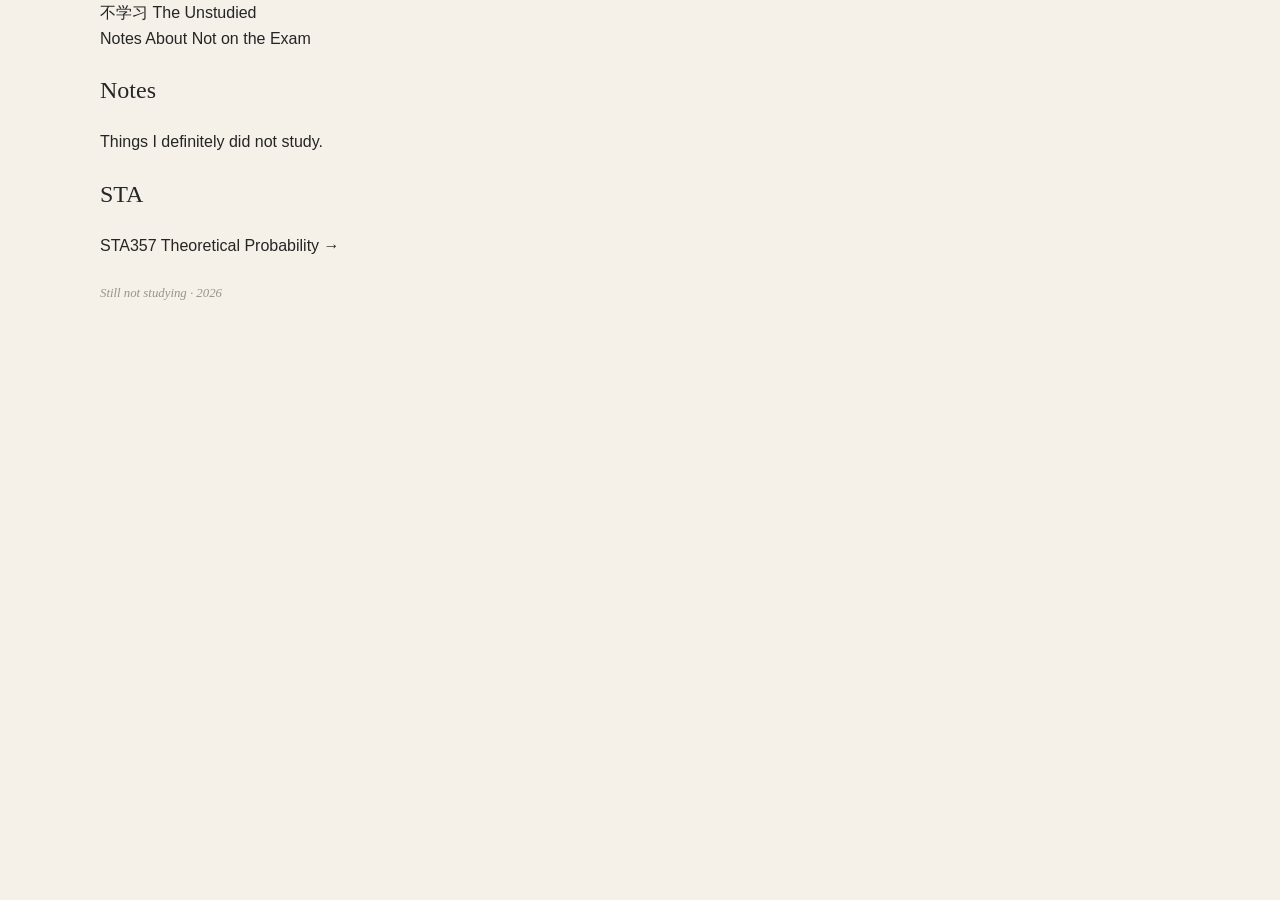
==== notes.html @ a8e63a71 "Create notes.html for notes page layout This HTML file contains the structure for a notes page, incl" ====
<!DOCTYPE html>
<html lang="en">
<head>
  <meta charset="UTF-8">
  <meta name="viewport" content="width=device-width, initial-scale=1.0">

  <title>Notes — The Unstudied</title>

  <link rel="stylesheet" href="style.css">
</head>

<body>

  <header class="site-header">
    <div class="container header-inner">

      <a class="site-brand" href="index.html">
        <span class="brand-cn">不学习</span>
        <span class="brand-en">The Unstudied</span>
      </a>

      <nav class="site-nav">
        <a href="notes.html">Notes</a>
        <a href="about.html">About</a>
        <a href="not-on-the-exam.html">Not on the Exam</a>
      </nav>

    </div>
  </header>


  <main class="page-main">
    <div class="container">

      <section class="page-intro">
        <h1>Notes</h1>
        <p class="page-subtitle">Things I definitely did not study.</p>
      </section>


      <section class="notes-directory">

        <h2 class="subject-title">STA</h2>

        <a class="course-link" href="sta357.html">
          <span class="course-code">STA357</span>
          <span class="course-name">Theoretical Probability</span>
          <span class="course-arrow">→</span>
        </a>

      </section>

    </div>
  </main>


  <footer class="site-footer">
    <div class="container">
      Still not studying · 2026
    </div>
  </footer>

</body>
</html>
---- style.css ----
/* ---------- Base ---------- */

* {
  box-sizing: border-box;
}

html {
  scroll-behavior: auto;
}

body {
  margin: 0;
  background: #f5f1e8;
  color: #252525;
  font-family: -apple-system, BlinkMacSystemFont, "Segoe UI", Helvetica, Arial, sans-serif;
  line-height: 1.6;
}

h1,
h2,
h3,
.site-title,
.course-title {
  font-family: Georgia, "Times New Roman", Times, serif;
  font-weight: 400;
}

a {
  color: inherit;
  text-decoration: none;
}

.container {
  width: calc(100% - 48px);
  max-width: 1080px;
  margin: 0 auto;
}

/* ---------- Home ---------- */

.home {
  min-height: 100vh;
  display: flex;
  flex-direction: column;
}

.home-main {
  flex: 1;
  display: flex;
  align-items: center;
}

.home-hero {
  width: 100%;
  display: grid;
  grid-template-columns: 1.3fr 0.7fr;
  align-items: center;
  gap: 80px;
  padding: 80px 0;
}

.home-title {
  margin: 0;
  font-family: Georgia, "Times New Roman", Times, serif;
  font-size: clamp(4rem, 8vw, 7rem);
  font-weight: 400;
  line-height: 1;
  letter-spacing: -0.04em;
}

.home-english {
  margin: 16px 0 0;
  font-family: Georgia, "Times New Roman", Times, serif;
  font-size: 1.5rem;
  font-weight: 400;
}

.home-tagline {
  margin: 52px 0 0;
  font-family: Georgia, "Times New Roman", Times, serif;
  font-size: 1.1rem;
  font-style: italic;
  color: #666158;
}

.home-nav {
  display: flex;
  gap: 28px;
  margin-top: 38px;
  font-size: 0.95rem;
}

.home-nav a {
  border-bottom: 1px solid transparent;
}

.home-nav a:hover {
  border-bottom-color: #252525;
}

.home-image {
  display: flex;
  justify-content: flex-end;
  align-items: flex-end;
  padding-top: 140px;
  padding-right: 40px;
}

.home-image img {
  display: block;
  width: 150px;
  height: auto;
  opacity: 0.9;
}

.site-footer {
  padding: 24px 0 32px;
  font-family: Georgia, "Times New Roman", Times, serif;
  font-size: 0.8rem;
  font-style: italic;
  color: #99938a;
}

/* ---------- Mobile ---------- */

@media (max-width: 700px) {
  .container {
    width: calc(100% - 36px);
  }

  .home-main {
    align-items: flex-start;
  }

  .home-hero {
    grid-template-columns: 1fr;
    gap: 42px;
    padding: 64px 0 40px;
  }

  .home-title {
    font-size: clamp(3.6rem, 19vw, 5.5rem);
  }

  .home-english {
    font-size: 1.25rem;
  }

  .home-tagline {
    margin-top: 38px;
  }

  .home-nav {
    flex-direction: column;
    align-items: flex-start;
    gap: 10px;
    margin-top: 32px;
  }

  .home-image {
    justify-content: flex-start;
  }

  .home-image img {
    max-width: 280px;
  }
}
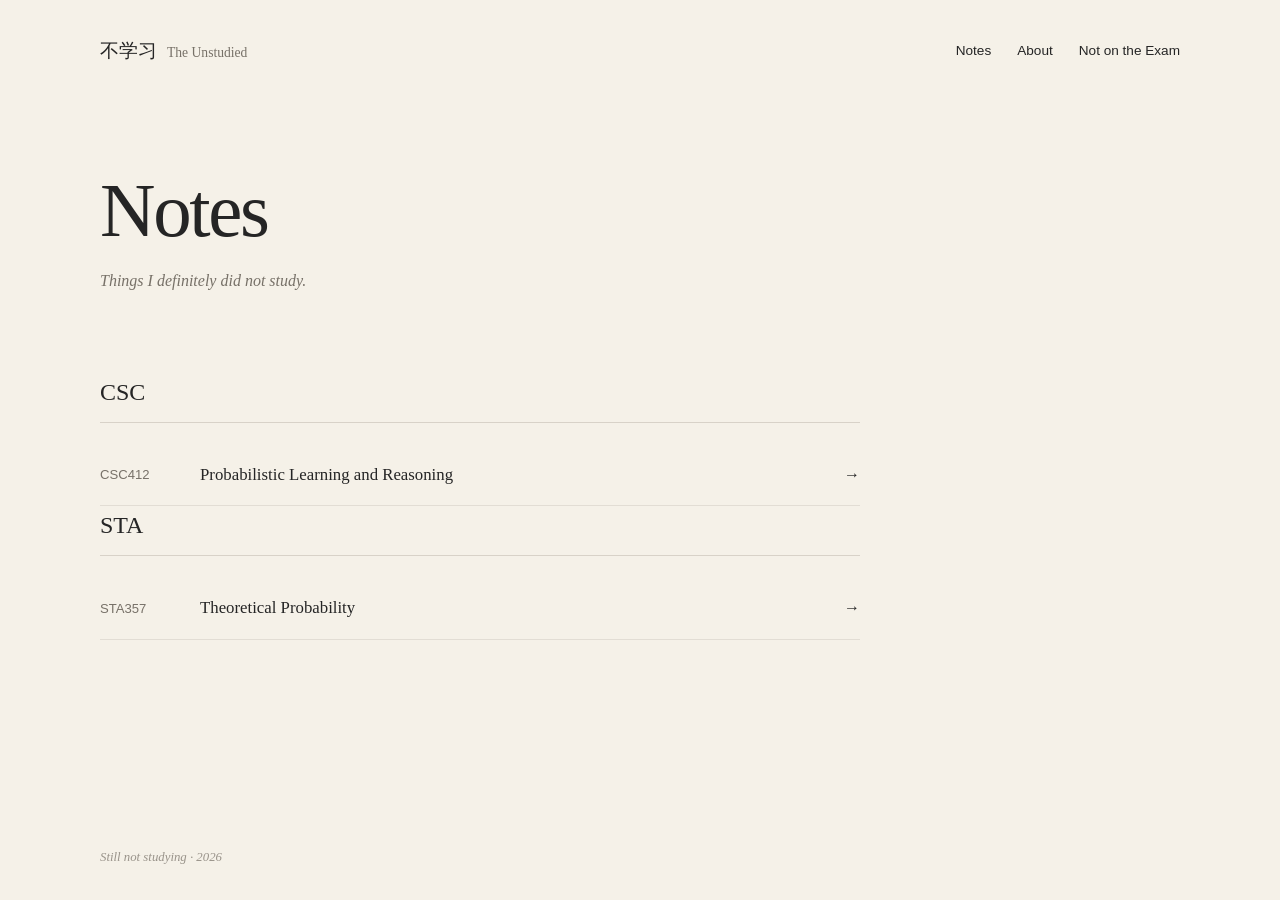
==== commit 5feb7d25: "Add CSC412 course details to notes.html Added course information for CSC412 under the CSC subject." ====
--- a/notes.html
+++ b/notes.html
@@ -40,6 +40,15 @@
 
       <section class="notes-directory">
 
+        <h2 class="subject-title">CSC</h2>
+
+        <a class="course-link" href="csc412.html">
+          <span class="course-code">CSC412</span>
+          <span class="course-name">Probabilistic Learning and Reasoning</span>
+          <span class="course-arrow">→</span>
+        </a>
+
+
         <h2 class="subject-title">STA</h2>
 
         <a class="course-link" href="sta357.html">
--- a/style.css
+++ b/style.css
@@ -165,3 +165,245 @@
     max-width: 280px;
   }
 }
+
+/* ---------- Subpage Header ---------- */
+
+.site-header {
+  padding: 36px 0;
+}
+
+.header-inner {
+  display: flex;
+  justify-content: space-between;
+  align-items: center;
+  gap: 40px;
+}
+
+.site-brand {
+  display: flex;
+  align-items: baseline;
+  gap: 10px;
+  font-family: Georgia, "Times New Roman", Times, serif;
+}
+
+.brand-cn {
+  font-size: 1.2rem;
+}
+
+.brand-en {
+  font-size: 0.85rem;
+  color: #777168;
+}
+
+.site-nav {
+  display: flex;
+  gap: 26px;
+  font-size: 0.85rem;
+}
+
+.site-nav a:hover,
+.course-link:hover {
+  opacity: 0.55;
+}
+
+
+/* ---------- General Page ---------- */
+
+.page-main {
+  min-height: calc(100vh - 180px);
+  padding: 70px 0 100px;
+}
+
+.page-intro {
+  margin-bottom: 80px;
+}
+
+.page-intro h1 {
+  margin: 0;
+  font-size: clamp(3rem, 6vw, 5rem);
+  line-height: 1;
+  letter-spacing: -0.03em;
+}
+
+.page-subtitle {
+  margin: 18px 0 0;
+  font-family: Georgia, "Times New Roman", Times, serif;
+  font-size: 1rem;
+  font-style: italic;
+  color: #777168;
+}
+
+
+/* ---------- Notes Directory ---------- */
+
+.notes-directory {
+  max-width: 760px;
+}
+
+.subject-title {
+  margin: 0 0 22px;
+  padding-bottom: 10px;
+  border-bottom: 1px solid #d8d2c8;
+  font-size: 1.5rem;
+}
+
+.course-link {
+  display: grid;
+  grid-template-columns: 100px 1fr auto;
+  align-items: center;
+  padding: 17px 0;
+  border-bottom: 1px solid #e2ddd4;
+}
+
+.course-code {
+  font-size: 0.82rem;
+  color: #777168;
+}
+
+.course-name {
+  font-family: Georgia, "Times New Roman", Times, serif;
+  font-size: 1.05rem;
+}
+
+.course-arrow {
+  font-size: 1rem;
+}
+
+
+/* ---------- Subpage Mobile ---------- */
+
+@media (max-width: 700px) {
+
+  .site-header {
+    padding: 26px 0;
+  }
+
+  .header-inner {
+    align-items: flex-start;
+    flex-direction: column;
+    gap: 20px;
+  }
+
+  .site-nav {
+    gap: 18px;
+    flex-wrap: wrap;
+  }
+
+  .page-main {
+    padding: 48px 0 80px;
+  }
+
+  .page-intro {
+    margin-bottom: 60px;
+  }
+
+  .course-link {
+    grid-template-columns: 80px 1fr auto;
+  }
+}
+
+/* ---------- STA357 Course Page ---------- */
+
+.breadcrumb {
+  display: flex;
+  gap: 8px;
+  margin-bottom: 34px;
+
+  font-size: 0.72rem;
+  color: #aaa39a;
+}
+
+.breadcrumb a:hover {
+  color: #252525;
+}
+
+.course-intro {
+  margin-bottom: 72px;
+}
+
+.course-intro h1 {
+  max-width: 850px;
+  margin: 0;
+
+  font-family: Georgia, "Times New Roman", Times, serif;
+  font-size: clamp(2.7rem, 5vw, 4.6rem);
+  font-weight: 400;
+  line-height: 1.08;
+  letter-spacing: -0.035em;
+}
+
+
+/* ---------- Lecture Cards ---------- */
+
+.lecture-grid {
+  display: grid;
+  grid-template-columns: repeat(3, 1fr);
+  gap: 20px;
+}
+
+.lecture-card {
+  min-height: 270px;
+  padding: 26px;
+
+  display: flex;
+  flex-direction: column;
+
+  background: #faf8f2;
+  border: 1px solid #d8d2c8;
+}
+
+.lecture-number {
+  margin-bottom: 32px;
+
+  font-family: Georgia, "Times New Roman", Times, serif;
+  font-size: 0.78rem;
+  color: #aaa39a;
+}
+
+.lecture-card h2 {
+  margin: 0 0 12px;
+
+  font-size: 1.35rem;
+}
+
+.lecture-topics {
+  margin: 0 0 30px;
+
+  font-size: 0.78rem;
+  line-height: 1.7;
+  color: #777168;
+}
+
+.lecture-card a {
+  margin-top: auto;
+
+  width: fit-content;
+  font-size: 0.78rem;
+  border-bottom: 1px solid #252525;
+}
+
+.lecture-card a:hover {
+  opacity: 0.55;
+}
+
+
+/* ---------- STA357 Mobile ---------- */
+
+@media (max-width: 700px) {
+
+  .breadcrumb {
+    margin-bottom: 26px;
+  }
+
+  .course-intro {
+    margin-bottom: 52px;
+  }
+
+  .lecture-grid {
+    grid-template-columns: 1fr;
+  }
+
+  .lecture-card {
+    min-height: 230px;
+  }
+}
